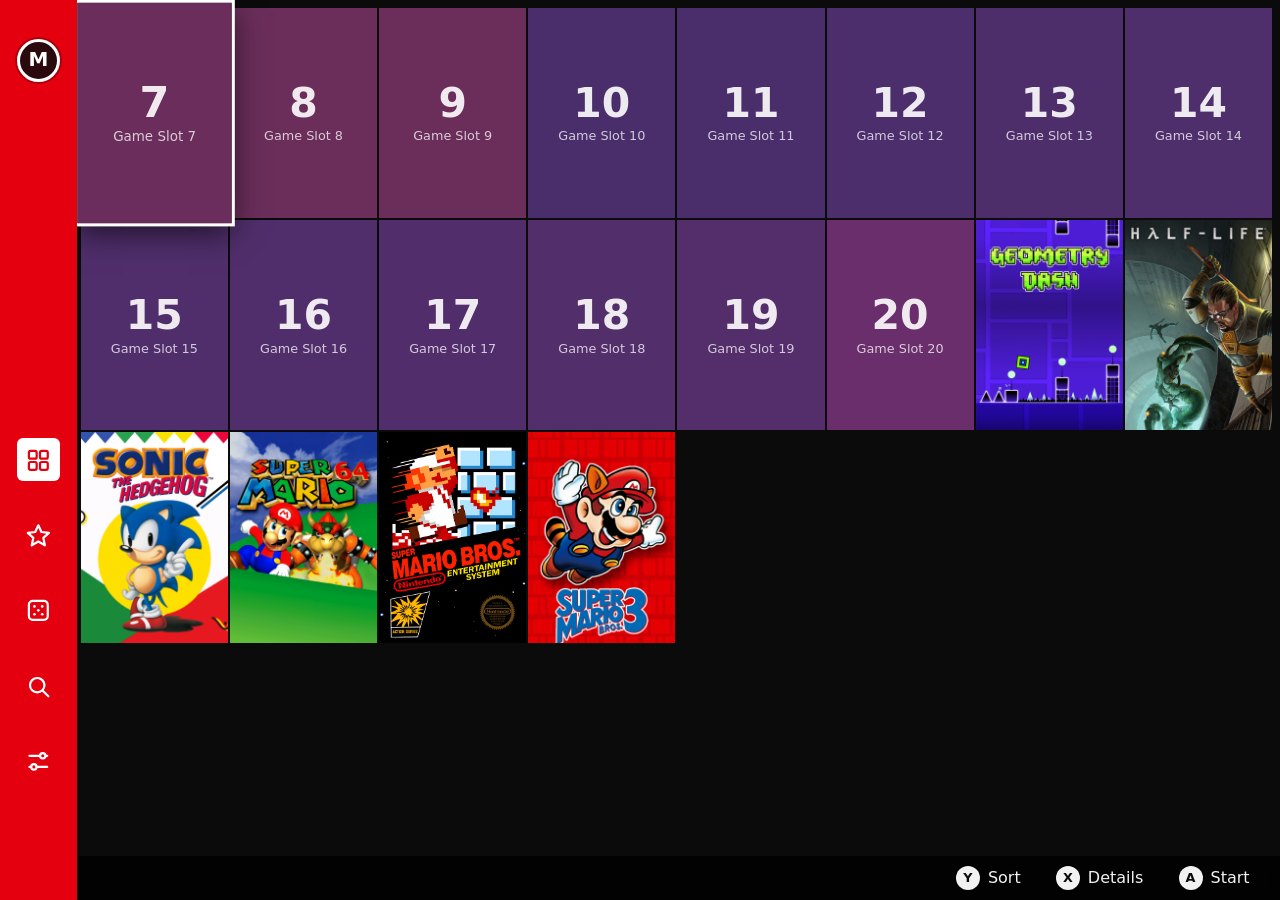
==== index.html @ 3446b163 "files added" ====
<!DOCTYPE html>
<html lang="en" data-theme="dark">
<head>
    <meta charset="UTF-8">
    <meta name="viewport" content="width=device-width, initial-scale=1">
    <title>My Arcade</title>
    <meta name="description" content="A small collection of browser games.">
    <link rel="stylesheet" href="style.css">
</head>
<body>
    <nav class="rail" aria-label="Main menu">
        <div class="rail-badge" id="railBadge" aria-hidden="true">A</div>
        <div class="rail-nav">
            <button class="rail-btn" type="button" id="navAll" title="All games" aria-label="All games" aria-pressed="true">
                <svg viewBox="0 0 24 24" aria-hidden="true"><rect x="3.5" y="3.5" width="7" height="7" rx="1.6"/><rect x="13.5" y="3.5" width="7" height="7" rx="1.6"/><rect x="3.5" y="13.5" width="7" height="7" rx="1.6"/><rect x="13.5" y="13.5" width="7" height="7" rx="1.6"/></svg>
            </button>
            <button class="rail-btn" type="button" id="navFeatured" title="Featured" aria-label="Featured games" aria-pressed="false" hidden>
                <svg viewBox="0 0 24 24" aria-hidden="true"><polygon points="12 3 14.8 9 21.5 9.8 16.5 14.3 17.9 21 12 17.6 6.1 21 7.5 14.3 2.5 9.8 9.2 9"/></svg>
            </button>
            <button class="rail-btn" type="button" id="navRandom" title="Random game" aria-label="Play a random game">
                <svg viewBox="0 0 24 24" aria-hidden="true"><rect x="3.5" y="3.5" width="17" height="17" rx="3.5"/><circle class="dot" cx="8.5" cy="8.5" r="1.2"/><circle class="dot" cx="15.5" cy="8.5" r="1.2"/><circle class="dot" cx="12" cy="12" r="1.2"/><circle class="dot" cx="8.5" cy="15.5" r="1.2"/><circle class="dot" cx="15.5" cy="15.5" r="1.2"/></svg>
            </button>
            <button class="rail-btn" type="button" id="navSearch" title="Search ( / )" aria-label="Search games" aria-pressed="false">
                <svg viewBox="0 0 24 24" aria-hidden="true"><circle cx="11" cy="11" r="6.5"/><path d="M16 16l5 5"/></svg>
            </button>
            <button class="rail-btn" type="button" id="settingsBtn" title="Settings" aria-label="Settings">
                <svg viewBox="0 0 24 24" aria-hidden="true"><path d="M4 7h9M19 7h1M4 17h1M11 17h9"/><circle cx="16" cy="7" r="2.4"/><circle cx="8" cy="17" r="2.4"/></svg>
            </button>
        </div>
    </nav>

    <main id="library">
        <div class="searchbar" id="searchWrap" hidden>
            <input id="searchBar" type="search" placeholder="Search games" aria-label="Search games" autocomplete="off">
        </div>
        <div id="allGrid" class="grid" role="list" aria-label="Games"></div>
    </main>

    <div class="hints" id="hints">
        <span class="toast" id="toast" role="status" aria-live="polite"></span>
        <button class="hint" type="button" id="hintSort"><kbd>Y</kbd><span>Sort</span></button>
        <button class="hint" type="button" id="hintDetails"><kbd>X</kbd><span>Details</span></button>
        <button class="hint" type="button" id="hintStart"><kbd>A</kbd><span>Start</span></button>
    </div>

    <section id="viewer" aria-label="Game viewer" hidden>
        <img class="bg-side" id="bgLeft" src="images/left.png" alt="" aria-hidden="true" draggable="false">
        <img class="bg-side" id="bgRight" src="images/right.png" alt="" aria-hidden="true" draggable="false">
        <div class="badge" id="badge" role="img"></div>
        <div class="viewer-title">
            <h2 id="gameName">Game</h2>
            <a id="gameAuthor" href="#" target="_blank" rel="noopener" hidden></a>
        </div>
        <div class="viewer-controls">
            <a class="btn" id="repoBtn" href="#" target="_blank" rel="noopener noreferrer" hidden>View source</a>
            <button class="btn" type="button" id="fsBtn">Fullscreen</button>
            <button class="btn" type="button" id="tabBtn">Open in new tab</button>
            <button class="btn primary" type="button" id="closeBtn">Close</button>
        </div>
        <div id="stage">
            <iframe id="gameFrame" title="Game" allow="fullscreen; gamepad; autoplay"></iframe>
        </div>
    </section>

    <div id="overlay" class="overlay" hidden>
        <div class="popup" role="dialog" aria-modal="true" aria-labelledby="popupTitle">
            <div class="popup-head">
                <h3 id="popupTitle">Settings</h3>
                <button class="btn" type="button" id="popupClose" aria-label="Close settings">Close</button>
            </div>
            <div class="popup-body">
                <label class="row">Theme
                    <select id="themeSelect">
                        <option value="dark">Dark</option>
                        <option value="light">Light</option>
                    </select>
                </label>
                <div class="row">Play counts
                    <span class="row-actions">
                        <button class="btn" type="button" id="exportBtn">Export</button>
                        <button class="btn" type="button" id="importBtn">Import</button>
                        <button class="btn" type="button" id="resetBtn">Reset</button>
                    </span>
                </div>
                <input type="file" id="importFile" accept="application/json" hidden>
                <p id="settingsMsg" class="muted" role="status"></p>
                <div class="row">
                    <a href="#" id="contactLink" class="btn" hidden>Contact</a>
                    <span id="footerNote" class="muted"></span>
                </div>
            </div>
        </div>
    </div>

    <div id="detailsOverlay" class="overlay" hidden>
        <div class="popup" role="dialog" aria-modal="true" aria-labelledby="detailsName">
            <div class="popup-head">
                <h3 id="detailsName">Game</h3>
                <button class="btn" type="button" id="detailsClose" aria-label="Close details">Close</button>
            </div>
            <div class="popup-body">
                <p class="muted" id="detailsMeta"></p>
                <div class="row-actions">
                    <a class="btn" id="detailsAuthor" href="#" target="_blank" rel="noopener" hidden>Author</a>
                    <a class="btn" id="detailsRepo" href="#" target="_blank" rel="noopener noreferrer" hidden>View source</a>
                    <button class="btn primary" type="button" id="detailsStart">Start</button>
                </div>
            </div>
        </div>
    </div>

    <script src="games.js"></script>
    <script src="script.js"></script>
</body>
</html>
---- style.css ----
/* Console-style library: red rail on the left, dense box-art grid, hint bar */
:root {
    --bg: #0b0b0c;
    --panel: #1a1a1c;
    --panel-2: #26262a;
    --line: #3a3a40;
    --text: #f2f2f2;
    --muted: #a8a8b0;
    --accent: #f2b134;
    --accent-ink: #1a1405;
    --rail-bg: #e4000f;
    --hint-bg: rgba(0, 0, 0, .82);
    --radius: 10px;
    --rail: clamp(54px, 6vw, 112px);
    --cols: 8;
    color-scheme: dark;
}
:root[data-theme="light"] {
    --bg: #dcdcde;
    --panel: #ffffff;
    --panel-2: #ececef;
    --line: #c4c4ca;
    --text: #1b1b20;
    --muted: #5d5d66;
    --accent: #c77d00;
    --accent-ink: #ffffff;
    --hint-bg: rgba(255, 255, 255, .88);
    color-scheme: light;
}

* { box-sizing: border-box; }
html, body { margin: 0; }
body {
    background: var(--bg);
    color: var(--text);
    font: 16px/1.5 system-ui, -apple-system, "Segoe UI", Roboto, sans-serif;
    min-height: 100vh;
}
:focus-visible { outline: 2px solid var(--accent); outline-offset: 2px; }
input, select, .btn {
    font: inherit; color: var(--text);
    background: var(--panel-2);
    border: 1px solid var(--line);
    border-radius: 8px;
    padding: .5rem .75rem;
}
input::placeholder { color: var(--muted); }
.btn { cursor: pointer; white-space: nowrap; text-decoration: none; display: inline-block; }
.btn[hidden] { display: none; }
.btn:hover { border-color: var(--accent); }
.btn.primary { background: var(--accent); border-color: var(--accent); color: var(--accent-ink); font-weight: 700; }

/* Rail */
.rail {
    position: fixed; z-index: 10; left: 0; top: 0; bottom: 0; width: var(--rail);
    background: var(--rail-bg);
    display: flex; flex-direction: column; align-items: center;
    padding: 4.3vh 0 5vh;
}
.rail-badge {
    width: calc(var(--rail) * .56); height: calc(var(--rail) * .56);
    border-radius: 50%; border: 3px solid #fff; background: #2a0a0d;
    display: grid; place-items: center; color: #fff; font-weight: 800;
    font-size: calc(var(--rail) * .26); text-transform: uppercase;
    box-shadow: 0 0 0 2px rgba(0,0,0,.25);
}
.rail-nav {
    margin-top: auto; margin-bottom: 8vh;
    display: flex; flex-direction: column; align-items: center; gap: clamp(14px, 3.6vh, 34px);
}
.rail-btn {
    width: max(36px, calc(var(--rail) * .56)); height: max(36px, calc(var(--rail) * .56));
    display: grid; place-items: center; padding: 0;
    border: 0; border-radius: 14%; background: transparent; color: #fff; cursor: pointer;
}
.rail-btn[hidden] { display: none; }
.rail-btn svg { width: 62%; height: 62%; fill: none; stroke: currentColor; stroke-width: 2; stroke-linecap: round; stroke-linejoin: round; }
.rail-btn svg .dot { fill: currentColor; stroke: none; }
.rail-btn:hover { background: rgba(255,255,255,.18); }
.rail-btn[aria-pressed="true"] { background: #fff; color: var(--rail-bg); }
.rail-btn:focus-visible { outline: 3px solid #fff; outline-offset: 3px; }

/* Library */
main { margin-left: var(--rail); min-height: 100vh; padding-bottom: 64px; }
.searchbar {
    position: sticky; top: 0; z-index: 6; padding: .6rem; background: var(--hint-bg);
    backdrop-filter: blur(6px);
}
.searchbar[hidden] { display: none; }
.searchbar input { width: 100%; max-width: 520px; }
.grid { display: grid; grid-template-columns: repeat(var(--cols), 1fr); gap: 2px; padding: 8px 8px 2px 4px; }
.empty { color: var(--muted); grid-column: 1 / -1; padding: 2rem 1rem; text-align: center; }

.tile {
    position: relative; display: block; width: 100%; aspect-ratio: 7 / 10;
    padding: 0; border: 0; overflow: hidden; cursor: pointer;
    background: var(--panel); color: #fff; font: inherit;
    transition: transform .12s ease, box-shadow .12s ease;
}
.tile:focus { outline: 0; z-index: 2; transform: scale(1.05); box-shadow: 0 0 0 3px #fff, 0 8px 28px rgba(0,0,0,.65); }
.tile .thumb { position: absolute; inset: 0; display: grid; place-items: center; }
.tile .thumb img { width: 100%; height: 100%; object-fit: cover; display: block; }
.tile .thumb.plain { align-content: center; justify-items: center; gap: .3rem; padding: .5rem; text-align: center; }
.tile-num { font-size: clamp(1.6rem, 3.2vw, 3.6rem); font-weight: 800; line-height: 1; color: rgba(255,255,255,.9); }
.tile-name { font-size: clamp(.65rem, 1vw, 1rem); line-height: 1.2; color: rgba(255,255,255,.75); overflow-wrap: anywhere; }

/* Hint bar */
.hints {
    position: fixed; z-index: 8; left: var(--rail); right: 0; bottom: 0; height: 44px;
    display: flex; align-items: center; justify-content: flex-end; gap: 1.6rem; padding: 0 2vw;
    background: var(--hint-bg); backdrop-filter: blur(6px);
}
.hint {
    display: inline-flex; align-items: center; gap: .5rem; padding: .15rem .3rem;
    background: none; border: 0; border-radius: 6px; font: inherit; color: var(--text); cursor: pointer;
}
.hint:hover { background: rgba(128,128,128,.25); }
.hint kbd {
    display: inline-grid; place-items: center; width: 1.5rem; height: 1.5rem; border-radius: 50%;
    background: var(--text); color: var(--bg); font: 700 .8rem/1 system-ui, sans-serif;
}
.toast { margin-right: auto; color: var(--muted); font-size: .9rem; opacity: 0; transition: opacity .2s; }
.toast.show { opacity: 1; }

@media (max-width: 1100px) { :root { --cols: 6; } }
@media (max-width: 760px)  { :root { --cols: 4; } .hints { gap: .8rem; } }
@media (max-width: 480px)  { :root { --cols: 3; --rail: 48px; } .hint span { display: none; } }

/* Viewer: console-style backdrop (always dark, whatever the site theme) */
#viewer {
    --panel-2: #2d2d2d; --line: #4a4a4a; --text: #f2f2f2; --muted: #b8b8b8;
    --accent: #f2b134; --accent-ink: #1a1405;
    --badge: clamp(44px, 6.7vh, 72px);
    --ar: 1.1111;
    --gutter: 0px;
    position: fixed; inset: 0; z-index: 20;
    background: #262626; color: var(--text); overflow: hidden;
}
#viewer[hidden], .overlay[hidden] { display: none; }
/* Dotted side backdrop: left.png / right.png, full viewer height, width follows
   the image ratio. script.js places them against the game window's edges.
   Press N in the viewer to hide them (viewer gets .no-bg). */
.bg-side { position: absolute; top: 0; height: 100%; width: auto; display: block;
    pointer-events: none; user-select: none; }
#viewer.no-bg .bg-side { visibility: hidden; }

#stage {
    position: absolute; left: 0; top: 0; width: 100%; height: 100%;   /* script.js sets exact pixel size and position */
    background: #000;
}
#gameFrame { display: block; width: 100%; height: 100%; border: 0; background: #000; }

.badge {
    position: absolute; z-index: 2; left: 2vw; top: 4.3vh;
    width: var(--badge); height: var(--badge);
    border-radius: 50%; border: 3px solid #f4f4f4; background: #444;
    display: grid; place-items: center; overflow: hidden;
    font-weight: 800; font-size: calc(var(--badge) * .45); color: #fff;
}
.badge img { width: 100%; height: 100%; object-fit: cover; display: block; }

.viewer-title {
    position: absolute; z-index: 2;
    left: calc(2vw + var(--badge) + 14px); top: 4.3vh;
    height: var(--badge);
    max-width: calc(var(--gutter) - 2vw - var(--badge) - 30px);
    display: flex; flex-direction: column; justify-content: center; min-width: 0;
}
.viewer-title h2 { margin: 0; font-size: 1.05rem; white-space: nowrap; overflow: hidden; text-overflow: ellipsis; }
.viewer-title a { color: var(--muted); font-size: .85rem; white-space: nowrap; overflow: hidden; text-overflow: ellipsis; }

.viewer-controls {
    position: absolute; z-index: 2; right: 2vw; top: 4.3vh;
    display: flex; flex-direction: column; gap: .5rem; width: 150px;
}
.viewer-controls .btn { text-align: center; width: 100%; }

/* Compact: not enough side space, so controls go in a bar above the game */
#viewer.compact .badge { left: 10px; top: 10px; --badge: 38px; }
#viewer.compact .viewer-title { display: none; }
#viewer.compact .viewer-controls {
    flex-direction: row; width: auto; left: 60px; right: 10px; top: 10px;
    justify-content: flex-end; overflow-x: auto; gap: .4rem; padding: 3px;
}
#viewer.compact .viewer-controls .btn { width: auto; font-size: .85rem; padding: .35rem .6rem; }

/* Popup */
/* Popups */
.overlay { position: fixed; inset: 0; z-index: 30; background: rgba(0,0,0,.6); display: grid; place-items: center; padding: 1rem; }
.popup { width: 100%; max-width: 460px; background: var(--panel); border: 1px solid var(--line); border-radius: var(--radius); }
.popup-head { display: flex; justify-content: space-between; align-items: center; padding: .85rem 1rem; border-bottom: 1px solid var(--line); }
.popup-head h3 { margin: 0; }
.popup-body { padding: 1rem; display: grid; gap: 1rem; }
.row { display: flex; justify-content: space-between; align-items: center; gap: 1rem; flex-wrap: wrap; }
.row-actions { display: flex; gap: .5rem; }
.muted { color: var(--muted); margin: 0; min-height: 1.5em; }

@media (prefers-reduced-motion: reduce) {
    * { animation: none !important; transition: none !important; scroll-behavior: auto !important; }
}
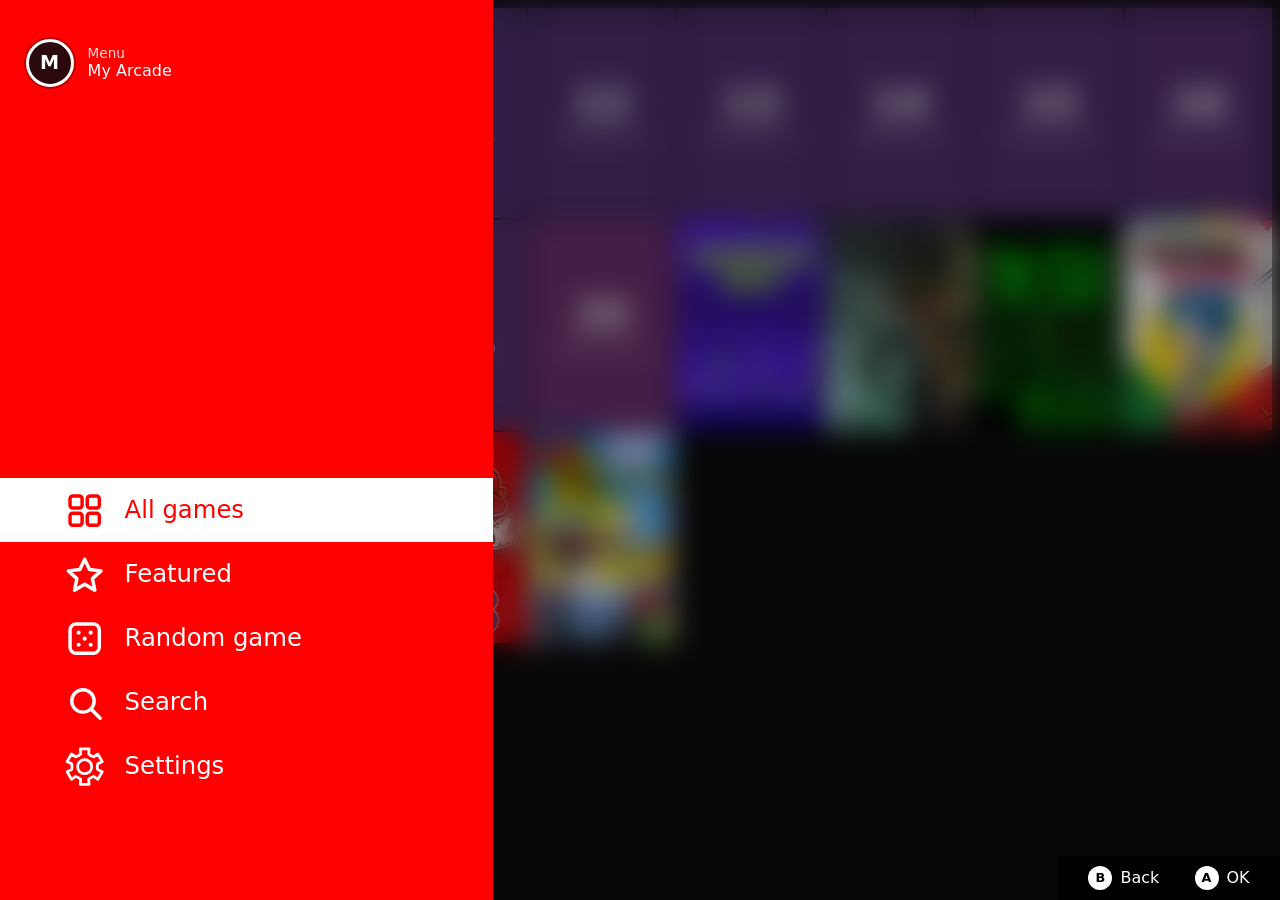
==== commit de344277: "Interface updates" ====
--- a/index.html
+++ b/index.html
@@ -9,22 +9,30 @@
 </head>
 <body>
     <nav class="rail" aria-label="Main menu">
-        <div class="rail-badge" id="railBadge" aria-hidden="true">A</div>
+        <div class="rail-head">
+            <button class="rail-badge" type="button" id="railBadge" title="Open menu" aria-label="Open menu">A</button>
+            <div class="rail-who"><span>Menu</span><span id="menuTitle">My Arcade</span></div>
+        </div>
         <div class="rail-nav">
             <button class="rail-btn" type="button" id="navAll" title="All games" aria-label="All games" aria-pressed="true">
                 <svg viewBox="0 0 24 24" aria-hidden="true"><rect x="3.5" y="3.5" width="7" height="7" rx="1.6"/><rect x="13.5" y="3.5" width="7" height="7" rx="1.6"/><rect x="3.5" y="13.5" width="7" height="7" rx="1.6"/><rect x="13.5" y="13.5" width="7" height="7" rx="1.6"/></svg>
+                <span class="rail-label">All games</span>
             </button>
             <button class="rail-btn" type="button" id="navFeatured" title="Featured" aria-label="Featured games" aria-pressed="false" hidden>
                 <svg viewBox="0 0 24 24" aria-hidden="true"><polygon points="12 3 14.8 9 21.5 9.8 16.5 14.3 17.9 21 12 17.6 6.1 21 7.5 14.3 2.5 9.8 9.2 9"/></svg>
+                <span class="rail-label">Featured</span>
             </button>
             <button class="rail-btn" type="button" id="navRandom" title="Random game" aria-label="Play a random game">
                 <svg viewBox="0 0 24 24" aria-hidden="true"><rect x="3.5" y="3.5" width="17" height="17" rx="3.5"/><circle class="dot" cx="8.5" cy="8.5" r="1.2"/><circle class="dot" cx="15.5" cy="8.5" r="1.2"/><circle class="dot" cx="12" cy="12" r="1.2"/><circle class="dot" cx="8.5" cy="15.5" r="1.2"/><circle class="dot" cx="15.5" cy="15.5" r="1.2"/></svg>
+                <span class="rail-label">Random game</span>
             </button>
             <button class="rail-btn" type="button" id="navSearch" title="Search ( / )" aria-label="Search games" aria-pressed="false">
                 <svg viewBox="0 0 24 24" aria-hidden="true"><circle cx="11" cy="11" r="6.5"/><path d="M16 16l5 5"/></svg>
+                <span class="rail-label">Search</span>
             </button>
             <button class="rail-btn" type="button" id="settingsBtn" title="Settings" aria-label="Settings">
-                <svg viewBox="0 0 24 24" aria-hidden="true"><path d="M4 7h9M19 7h1M4 17h1M11 17h9"/><circle cx="16" cy="7" r="2.4"/><circle cx="8" cy="17" r="2.4"/></svg>
+                <svg viewBox="0 0 24 24" aria-hidden="true"><path d="M14.32 4.66 L14.56 1.71 L9.44 1.71 L9.68 4.66 A7.70 7.70 0 0 1 6.80 6.32 L4.37 4.64 L1.81 9.08 L4.48 10.33 A7.70 7.70 0 0 1 4.48 13.67 L1.81 14.92 L4.37 19.36 L6.80 17.68 A7.70 7.70 0 0 1 9.68 19.34 L9.44 22.29 L14.56 22.29 L14.32 19.34 A7.70 7.70 0 0 1 17.20 17.68 L19.63 19.36 L22.19 14.92 L19.52 13.67 A7.70 7.70 0 0 1 19.52 10.33 L22.19 9.08 L19.63 4.64 L17.20 6.32 A7.70 7.70 0 0 1 14.32 4.66 Z"/><circle cx="12" cy="12" r="4.1"/></svg>
+                <span class="rail-label">Settings</span>
             </button>
         </div>
     </nav>
@@ -109,6 +117,12 @@
         </div>
     </div>
 
+    <div class="menu-scrim" id="menuScrim" aria-hidden="true"></div>
+    <div class="menu-hints" id="menuHints">
+        <button class="hint" type="button" id="menuBack"><kbd>B</kbd><span>Back</span></button>
+        <button class="hint" type="button" id="menuOk"><kbd>A</kbd><span>OK</span></button>
+    </div>
+
     <script src="games.js"></script>
     <script src="script.js"></script>
 </body>
--- a/style.css
+++ b/style.css
@@ -8,7 +8,7 @@
     --muted: #a8a8b0;
     --accent: #f2b134;
     --accent-ink: #1a1405;
-    --rail-bg: #e4000f;
+    --rail-bg: #ff0000;
     --hint-bg: rgba(0, 0, 0, .82);
     --radius: 10px;
     --rail: clamp(54px, 6vw, 112px);
@@ -50,35 +50,82 @@
 .btn:hover { border-color: var(--accent); }
 .btn.primary { background: var(--accent); border-color: var(--accent); color: var(--accent-ink); font-weight: 700; }
 
-/* Rail */
+/* Rail: collapsed icon strip that expands in place into the full menu */
 .rail {
+    --b: max(36px, calc(var(--rail) * .56));          /* collapsed button size */
+    --row: clamp(48px, 8.5vh, 64px);                  /* menu row height = spacing between icons, open or closed */
+    --mb: 6.3vh;                                      /* distance of the last icon row from the bottom padding */
+    --open-w: clamp(260px, 38.5vw, 560px);
+    --exp-font: clamp(1rem, 1.9vw, 1.6rem);
+    --ease: cubic-bezier(.22, 1, .36, 1);            /* vertical / size changes: smooth */
+    --ease-x: linear(0, 0.005, 0.013, 0.028, 0.049, 0.075, 0.111, 0.161, 0.222, 0.296, 0.394, 0.505, 0.621, 0.778, 0.925, 0.99, 0.988, 0.984, 0.981, 0.979, 0.977, 0.976, 0.976, 0.978, 0.98, 0.983, 0.988, 0.995, 1, 1, 1);   /* collapsing: matched to the Switch recording (30fps) */
+    --dur: 0.300s;
+    --dur-x: 0.300s;
     position: fixed; z-index: 10; left: 0; top: 0; bottom: 0; width: var(--rail);
-    background: var(--rail-bg);
-    display: flex; flex-direction: column; align-items: center;
+    background: var(--rail-bg); overflow: hidden;
+    display: flex; flex-direction: column; align-items: stretch;
     padding: 4.3vh 0 5vh;
-}
+    transition: width var(--dur-x) var(--ease-x);
+}
+/* Opening: curve measured from the Switch recording: glide right, overshoot ~8%, settle back leftwards */
+body.menu-open .rail { --ease-x: linear(0, 0.014, 0.033, 0.054, 0.08, 0.113, 0.163, 0.27, 0.407, 0.534, 0.619, 0.688, 0.749, 0.812, 0.888, 0.974, 1.044, 1.071, 1.074, 1.076, 1.078, 1.077, 1.062, 1.039, 1.021, 1.013, 1.006, 1.002, 1, 1, 1); --dur-x: 0.267s; --dur: 0.267s; width: var(--open-w); }
+
+.rail-head { display: flex; align-items: center; gap: 14px; white-space: nowrap; height: max(48px, calc(var(--rail) * .56));
+    padding-left: calc((var(--rail) - var(--rail) * .56) / 2);
+    transition: padding-left var(--dur-x) var(--ease-x); }
+body.menu-open .rail-head { padding-left: 2vw; }
 .rail-badge {
-    width: calc(var(--rail) * .56); height: calc(var(--rail) * .56);
-    border-radius: 50%; border: 3px solid #fff; background: #2a0a0d;
-    display: grid; place-items: center; color: #fff; font-weight: 800;
+    flex: none; width: calc(var(--rail) * .56); height: calc(var(--rail) * .56);
+    border-radius: 50%; border: 3px solid #fff; background: #2a0a0d; padding: 0; cursor: pointer;
+    display: grid; place-items: center; color: #fff; font-weight: 800; font-family: inherit;
     font-size: calc(var(--rail) * .26); text-transform: uppercase;
     box-shadow: 0 0 0 2px rgba(0,0,0,.25);
-}
+    transition: width var(--dur-x) var(--ease-x), height var(--dur-x) var(--ease-x), font-size var(--dur) var(--ease);
+}
+body.menu-open .rail-badge { width: 48px; height: 48px; font-size: 1.2rem; }
+.rail-who { display: flex; flex-direction: column; line-height: 1.2; min-width: 0; color: #fff;
+    opacity: 0; transition: opacity .15s ease; }
+.rail-who span { overflow: hidden; text-overflow: ellipsis; }
+.rail-who span:first-child { font-size: .85rem; opacity: .85; }
+body.menu-open .rail-who { opacity: 1; transition: opacity .12s ease .1s; }
+
 .rail-nav {
-    margin-top: auto; margin-bottom: 8vh;
-    display: flex; flex-direction: column; align-items: center; gap: clamp(14px, 3.6vh, 34px);
-}
+    margin-top: auto; margin-bottom: calc(var(--mb) + (var(--row) - var(--b)) / 2); width: 100%;
+    display: flex; flex-direction: column; align-items: flex-start; gap: calc(var(--row) - var(--b));
+    transition: gap var(--dur) var(--ease), margin-bottom var(--dur) var(--ease);
+}
+/* Collapsed icons sit at the same spacing and height as the menu rows, so nothing shifts */
+body.menu-open .rail-nav { gap: 0; margin-bottom: var(--mb); }
 .rail-btn {
-    width: max(36px, calc(var(--rail) * .56)); height: max(36px, calc(var(--rail) * .56));
-    display: grid; place-items: center; padding: 0;
+    display: flex; align-items: center; flex: none; white-space: nowrap;
+    width: var(--b); height: var(--b);
+    margin-left: calc((var(--rail) - var(--b)) / 2);
+    padding: 0 0 0 calc(var(--b) * .19);
     border: 0; border-radius: 14%; background: transparent; color: #fff; cursor: pointer;
+    font: inherit; font-size: var(--exp-font); text-align: left;
+    transition: width var(--dur-x) var(--ease-x), height var(--dur) var(--ease), margin-left var(--dur-x) var(--ease-x),
+                padding-left var(--dur-x) var(--ease-x), border-radius var(--dur) var(--ease), background-color .12s;
+}
+body.menu-open .rail-btn {
+    width: 100%; height: var(--row); margin-left: 0; border-radius: 0;
+    padding-left: clamp(36px, 5vw, 80px);
 }
 .rail-btn[hidden] { display: none; }
-.rail-btn svg { width: 62%; height: 62%; fill: none; stroke: currentColor; stroke-width: 2; stroke-linecap: round; stroke-linejoin: round; }
+.rail-btn svg {
+    flex: none; width: calc(var(--b) * .62); height: calc(var(--b) * .62);
+    fill: none; stroke: currentColor; stroke-width: 2; stroke-linecap: round; stroke-linejoin: round;
+    transition: width var(--dur-x) var(--ease-x), height var(--dur-x) var(--ease-x);
+}
+body.menu-open .rail-btn svg { width: calc(var(--exp-font) * 1.7); height: calc(var(--exp-font) * 1.7); }
 .rail-btn svg .dot { fill: currentColor; stroke: none; }
+.rail-label { margin-left: 1.2rem; opacity: 0; transition: opacity .12s ease; pointer-events: none; }
+body.menu-open .rail-label { opacity: 1; transition: opacity .12s ease .1s; }
 .rail-btn:hover { background: rgba(255,255,255,.18); }
-.rail-btn[aria-pressed="true"] { background: #fff; color: var(--rail-bg); }
+body:not(.menu-open) .rail-btn[aria-pressed="true"] { background: #fff; color: var(--rail-bg); }
 .rail-btn:focus-visible { outline: 3px solid #fff; outline-offset: 3px; }
+body.menu-open .rail-btn:focus-visible { outline: 0; }
+body.menu-open .rail-btn:hover { background: transparent; }
+body.menu-open .rail-btn:focus { background: #fff; color: var(--rail-bg); }
 
 /* Library */
 main { margin-left: var(--rail); min-height: 100vh; padding-bottom: 64px; }
@@ -97,7 +144,20 @@
     background: var(--panel); color: #fff; font: inherit;
     transition: transform .12s ease, box-shadow .12s ease;
 }
-.tile:focus { outline: 0; z-index: 2; transform: scale(1.05); box-shadow: 0 0 0 3px #fff, 0 8px 28px rgba(0,0,0,.65); }
+.tile { --ring: clamp(2px, .13vw, 4px); }
+/* Selected tile: grows ~10% and gets an inside border that pulses white <-> dark grey, 0.8s per cycle (measured from the Switch) */
+.tile:focus { outline: none; z-index: 2; transform: scale(1.1); }
+/* The ring is a pseudo-element so it paints above the absolutely positioned thumbnail */
+.tile:focus::after {
+    content: ""; position: absolute; inset: 0; z-index: 1; pointer-events: none;
+    border: var(--ring) solid #fff;
+    animation: tile-pulse .8s infinite;
+}
+@keyframes tile-pulse {
+    0%   { border-color: #fff;    animation-timing-function: cubic-bezier(.37, 0, .63, 1); }
+    50%  { border-color: #222;    animation-timing-function: cubic-bezier(.37, 0, .63, 1); }
+    100% { border-color: #fff; }
+}
 .tile .thumb { position: absolute; inset: 0; display: grid; place-items: center; }
 .tile .thumb img { width: 100%; height: 100%; object-fit: cover; display: block; }
 .tile .thumb.plain { align-content: center; justify-items: center; gap: .3rem; padding: .5rem; text-align: center; }
@@ -198,3 +258,25 @@
 @media (prefers-reduced-motion: reduce) {
     * { animation: none !important; transition: none !important; scroll-behavior: auto !important; }
 }
+
+/* Blurred library behind the expanded rail */
+.menu-scrim {
+    position: fixed; inset: 0; z-index: 9;
+    background: rgba(0, 0, 0, .35);
+    backdrop-filter: blur(14px); -webkit-backdrop-filter: blur(14px);
+    opacity: 0; visibility: hidden;
+    transition: opacity .1s ease, visibility 0s linear .1s;      /* closing: blur clears as the rail starts to shrink */
+}
+body.menu-open .menu-scrim { opacity: 1; visibility: visible; transition: opacity .16s ease .14s, visibility 0s; }   /* opening: blur lags the rail */
+.hints { transition: opacity .1s ease .2s; }                      /* closing: library hints return near the end */
+body.menu-open .hints { opacity: 0; pointer-events: none; transition: opacity .05s; }
+
+.menu-hints {
+    position: fixed; z-index: 11; right: 0; bottom: 0; height: 44px; padding: 0 2vw; gap: 1.6rem;
+    display: flex; align-items: center; background: var(--hint-bg); backdrop-filter: blur(6px);
+    opacity: 0; visibility: hidden; transition: opacity .2s ease, visibility 0s linear .2s;
+}
+body.menu-open .menu-hints { opacity: 1; visibility: visible; transition: opacity .12s ease .22s; }
+.menu-hints .hint { color: #fff; }
+.menu-hints .hint kbd { background: #fff; color: #000; }
+#settingsBtn svg { stroke-width: 1.6; }
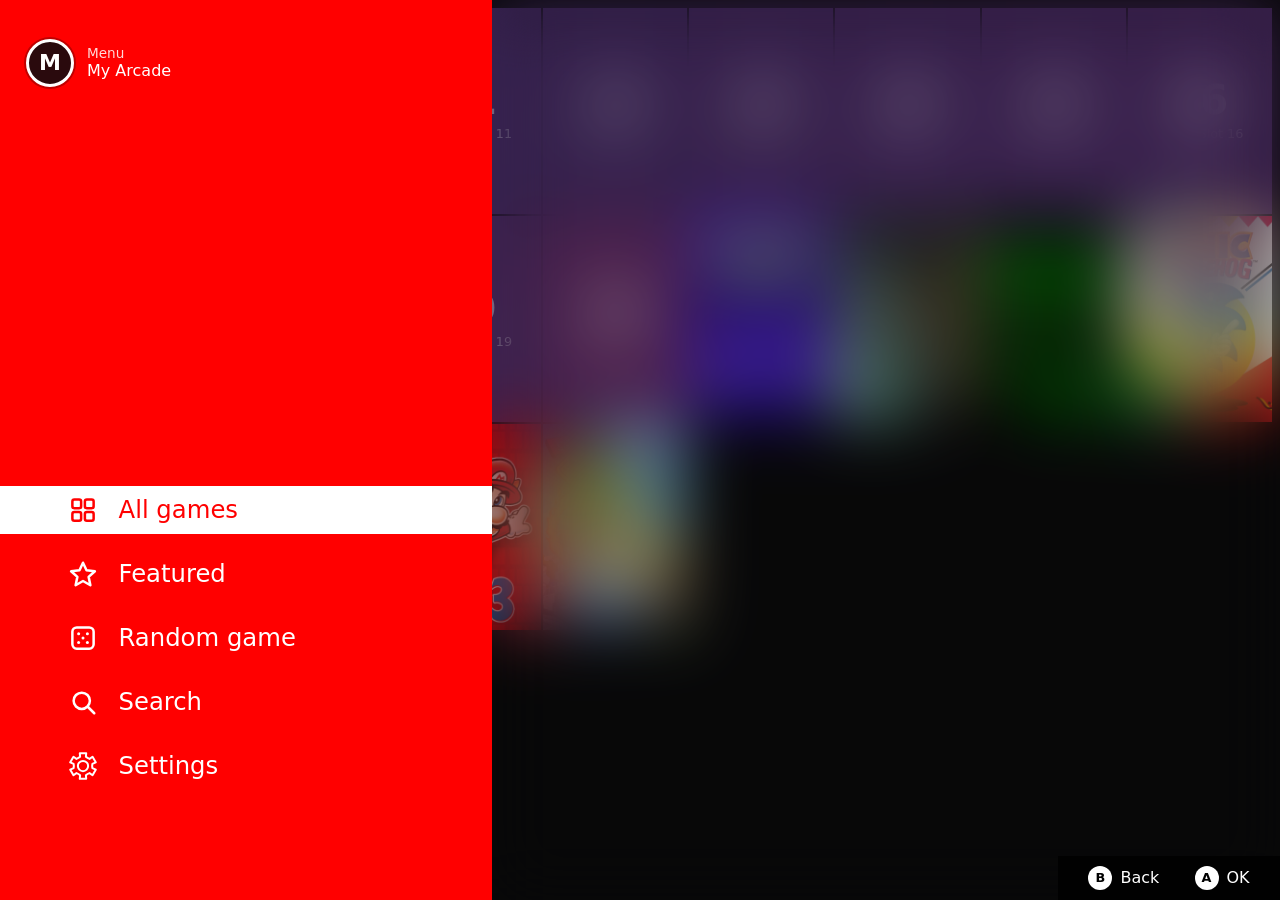
==== commit f8b56bf6: "sick changes" ====
--- a/index.html
+++ b/index.html
@@ -5,7 +5,7 @@
     <meta name="viewport" content="width=device-width, initial-scale=1">
     <title>My Arcade</title>
     <meta name="description" content="A small collection of browser games.">
-    <link rel="stylesheet" href="style.css">
+    <link rel="stylesheet" href="style.css?v=20261018">
 </head>
 <body>
     <nav class="rail" aria-label="Main menu">
@@ -51,6 +51,7 @@
         <button class="hint" type="button" id="hintStart"><kbd>A</kbd><span>Start</span></button>
     </div>
 
+    <div id="launchShade"></div>
     <section id="viewer" aria-label="Game viewer" hidden>
         <img class="bg-side" id="bgLeft" src="images/left.png" alt="" aria-hidden="true" draggable="false">
         <img class="bg-side" id="bgRight" src="images/right.png" alt="" aria-hidden="true" draggable="false">
@@ -59,14 +60,34 @@
             <h2 id="gameName">Game</h2>
             <a id="gameAuthor" href="#" target="_blank" rel="noopener" hidden></a>
         </div>
-        <div class="viewer-controls">
-            <a class="btn" id="repoBtn" href="#" target="_blank" rel="noopener noreferrer" hidden>View source</a>
-            <button class="btn" type="button" id="fsBtn">Fullscreen</button>
-            <button class="btn" type="button" id="tabBtn">Open in new tab</button>
-            <button class="btn primary" type="button" id="closeBtn">Close</button>
-        </div>
+        <button class="pause-btn" type="button" id="pauseBtn" aria-label="Open game menu" title="Menu">
+            <svg viewBox="0 0 24 24" width="20" height="20" fill="none" stroke="currentColor" stroke-width="2.2" stroke-linecap="round" aria-hidden="true"><path d="M5 7h14M5 12h14M5 17h14"/></svg>
+        </button>
         <div id="stage">
             <iframe id="gameFrame" title="Game" allow="fullscreen; gamepad; autoplay"></iframe>
+        </div>
+
+        <div class="pause" id="pauseMenu" role="dialog" aria-modal="true" aria-label="Game menu">
+            <div class="pause-scrim"></div>
+            <div class="pause-profile">
+                <div class="pause-badge" id="pauseBadge"></div>
+                <div class="pause-profile-text"><span>P1</span><span id="pauseName"></span></div>
+            </div>
+            <div class="pause-ui">
+                <div class="pause-line"></div>
+                <div class="pause-list" role="menu">
+                    <button class="pause-item" type="button" role="menuitem" id="pmContinue">Continue</button>
+                    <button class="pause-item" type="button" role="menuitem" id="pmFullscreen">Fullscreen</button>
+                    <button class="pause-item" type="button" role="menuitem" id="pmTab">Open in New Tab</button>
+                    <button class="pause-item" type="button" role="menuitem" id="pmSource" hidden>View Source</button>
+                    <button class="pause-item" type="button" role="menuitem" id="pmExit">To Game Selection</button>
+                </div>
+            </div>
+            <div class="pause-hints">
+                <button class="hint" type="button" id="pmBack"><kbd>B</kbd><span>Back</span></button>
+                <button class="hint" type="button" id="pmOk"><kbd>A</kbd><span>OK</span></button>
+            </div>
+        </div>
         </div>
     </section>
 
@@ -83,6 +104,13 @@
                         <option value="light">Light</option>
                     </select>
                 </label>
+                <label class="row">Animations
+                    <select id="motionSelect">
+                        <option value="system">Follow device</option>
+                        <option value="always">Always play</option>
+                    </select>
+                </label>
+                <p class="muted" id="motionNote" hidden>This device is set to reduce motion, so animations are off. Choose “Always play” to turn them on.</p>
                 <div class="row">Play counts
                     <span class="row-actions">
                         <button class="btn" type="button" id="exportBtn">Export</button>
@@ -123,7 +151,7 @@
         <button class="hint" type="button" id="menuOk"><kbd>A</kbd><span>OK</span></button>
     </div>
 
-    <script src="games.js"></script>
-    <script src="script.js"></script>
+    <script src="games.js?v=20261018"></script>
+    <script src="script.js?v=20261018"></script>
 </body>
 </html>
--- a/style.css
+++ b/style.css
@@ -9,9 +9,45 @@
     --accent: #f2b134;
     --accent-ink: #1a1405;
     --rail-bg: #ff0000;
+    /* Pause menu easing, sampled frame by frame from a Switch recording */
+    --PD: 333.33ms;
+    --e-pm-a-open: linear(0, 0.236 2.5%, 0.4 5%, 0.488 7.5%, 0.553 10%, 0.605 12.5%, 0.65 15%, 0.692 17.5%, 0.728 20%, 0.76 22.5%, 0.79 25%, 0.819 27.5%, 0.845 30%, 0.869 32.5%, 0.89 35%, 0.908 37.5%, 0.923 40%, 0.937 42.5%, 0.95 45%, 0.962 47.5%, 0.974 50%, 0.984 52.5%, 0.99 55%, 0.994 57.5%, 0.997 60%, 0.999 62.5%, 1 65%, 1 67.5%, 1 70%, 1 72.5%, 1 75%, 1 77.5%, 1 80%, 1 82.5%, 1 85%, 1 87.5%, 1 90%, 1 92.5%, 1 95%, 1 97.5%, 1 100%);
+    --e-pm-a-close: linear(0.003, 0.006 2.5%, 0.01 5%, 0.016 7.5%, 0.026 10%, 0.038 12.5%, 0.05 15%, 0.063 17.5%, 0.077 20%, 0.092 22.5%, 0.11 25%, 0.131 27.5%, 0.155 30%, 0.181 32.5%, 0.21 35%, 0.24 37.5%, 0.272 40%, 0.308 42.5%, 0.35 45%, 0.395 47.5%, 0.447 50%, 0.512 52.5%, 0.6 55%, 0.764 57.5%, 1 60%, 1 62.5%, 1 65%, 1 67.5%, 1 70%, 1 72.5%, 1 75%, 1 77.5%, 1 80%, 1 82.5%, 1 85%, 1 87.5%, 1 90%, 1 92.5%, 1 95%, 1 97.5%, 1 100%);
+    --e-pm-s-open: linear(0, 0.053 2.5%, 0.1 5%, 0.14 7.5%, 0.175 10%, 0.211 12.5%, 0.25 15%, 0.296 17.5%, 0.346 20%, 0.399 22.5%, 0.45 25%, 0.5 27.5%, 0.55 30%, 0.6 32.5%, 0.65 35%, 0.703 37.5%, 0.758 40%, 0.809 42.5%, 0.85 45%, 0.881 47.5%, 0.908 50%, 0.931 52.5%, 0.95 55%, 0.967 57.5%, 0.983 60%, 0.995 62.5%, 1 65%, 1 67.5%, 1 70%, 1 72.5%, 1 75%, 1 77.5%, 1 80%, 1 82.5%, 1 85%, 1 87.5%, 1 90%, 1 92.5%, 1 95%, 1 97.5%, 1 100%);
+    --e-pm-s-close: linear(0.017, 0.033 2.5%, 0.05 5%, 0.069 7.5%, 0.092 10%, 0.119 12.5%, 0.15 15%, 0.191 17.5%, 0.242 20%, 0.297 22.5%, 0.35 25%, 0.4 27.5%, 0.45 30%, 0.5 32.5%, 0.55 35%, 0.601 37.5%, 0.654 40%, 0.704 42.5%, 0.75 45%, 0.789 47.5%, 0.825 50%, 0.86 52.5%, 0.9 55%, 0.947 57.5%, 1 60%, 1 62.5%, 1 65%, 1 67.5%, 1 70%, 1 72.5%, 1 75%, 1 77.5%, 1 80%, 1 82.5%, 1 85%, 1 87.5%, 1 90%, 1 92.5%, 1 95%, 1 97.5%, 1 100%);
+    --e-pm-blur-open: linear(0, 0 2.5%, 0 5%, 0.006 7.5%, 0.02 10%, 0.034 12.5%, 0.04 15%, 0.04 17.5%, 0.04 20%, 0.04 22.5%, 0.04 25%, 0.054 27.5%, 0.089 30%, 0.137 32.5%, 0.19 35%, 0.259 37.5%, 0.35 40%, 0.449 42.5%, 0.54 45%, 0.625 47.5%, 0.711 50%, 0.789 52.5%, 0.85 55%, 0.902 57.5%, 0.95 60%, 0.986 62.5%, 1 65%, 1 67.5%, 1 70%, 1 72.5%, 1 75%, 1 77.5%, 1 80%, 1 82.5%, 1 85%, 1 87.5%, 1 90%, 1 92.5%, 1 95%, 1 97.5%, 1 100%);
+    --e-pm-blur-close: linear(0.05, 0.098 2.5%, 0.15 5%, 0.211 7.5%, 0.289 10%, 0.375 12.5%, 0.46 15%, 0.551 17.5%, 0.65 20%, 0.741 22.5%, 0.81 25%, 0.863 27.5%, 0.911 30%, 0.946 32.5%, 0.96 35%, 0.96 37.5%, 0.96 40%, 0.96 42.5%, 0.96 45%, 0.966 47.5%, 0.98 50%, 0.994 52.5%, 1 55%, 1 57.5%, 1 60%, 1 62.5%, 1 65%, 1 67.5%, 1 70%, 1 72.5%, 1 75%, 1 77.5%, 1 80%, 1 82.5%, 1 85%, 1 87.5%, 1 90%, 1 92.5%, 1 95%, 1 97.5%, 1 100%);
+    --e-pm-dim-open: linear(0, 0.026 2.5%, 0.053 5%, 0.081 7.5%, 0.11 10%, 0.141 12.5%, 0.176 15%, 0.219 17.5%, 0.268 20%, 0.322 22.5%, 0.376 25%, 0.432 27.5%, 0.492 30%, 0.552 32.5%, 0.608 35%, 0.662 37.5%, 0.714 40%, 0.764 42.5%, 0.808 45%, 0.849 47.5%, 0.888 50%, 0.922 52.5%, 0.947 55%, 0.966 57.5%, 0.983 60%, 0.995 62.5%, 1 65%, 1 67.5%, 1 70%, 1 72.5%, 1 75%, 1 77.5%, 1 80%, 1 82.5%, 1 85%, 1 87.5%, 1 90%, 1 92.5%, 1 95%, 1 97.5%, 1 100%);
+    --e-pm-dim-close: linear(0.017, 0.034 2.5%, 0.053 5%, 0.078 7.5%, 0.112 10%, 0.151 12.5%, 0.192 15%, 0.236 17.5%, 0.286 20%, 0.338 22.5%, 0.392 25%, 0.448 27.5%, 0.508 30%, 0.568 32.5%, 0.624 35%, 0.678 37.5%, 0.732 40%, 0.781 42.5%, 0.824 45%, 0.859 47.5%, 0.89 50%, 0.919 52.5%, 0.947 55%, 0.974 57.5%, 1 60%, 1 62.5%, 1 65%, 1 67.5%, 1 70%, 1 72.5%, 1 75%, 1 77.5%, 1 80%, 1 82.5%, 1 85%, 1 87.5%, 1 90%, 1 92.5%, 1 95%, 1 97.5%, 1 100%);
+    --e-pm-hout-open: linear(0, 0 2.5%, 0 5%, 0.007 7.5%, 0.067 10%, 0.128 12.5%, 0.188 15%, 0.248 17.5%, 0.308 20%, 0.369 22.5%, 0.429 25%, 0.489 27.5%, 0.549 30%, 0.61 32.5%, 0.67 35%, 0.73 37.5%, 0.79 40%, 0.851 42.5%, 0.911 45%, 0.971 47.5%, 1 50%, 1 52.5%, 1 55%, 1 57.5%, 1 60%, 1 62.5%, 1 65%, 1 67.5%, 1 70%, 1 72.5%, 1 75%, 1 77.5%, 1 80%, 1 82.5%, 1 85%, 1 87.5%, 1 90%, 1 92.5%, 1 95%, 1 97.5%, 1 100%);
+    --e-pm-hout-close: linear(0, 0 2.5%, 0 5%, 0 7.5%, 0 10%, 0.029 12.5%, 0.089 15%, 0.149 17.5%, 0.21 20%, 0.27 22.5%, 0.33 25%, 0.39 27.5%, 0.451 30%, 0.511 32.5%, 0.571 35%, 0.631 37.5%, 0.692 40%, 0.752 42.5%, 0.812 45%, 0.872 47.5%, 0.933 50%, 0.993 52.5%, 1 55%, 1 57.5%, 1 60%, 1 62.5%, 1 65%, 1 67.5%, 1 70%, 1 72.5%, 1 75%, 1 77.5%, 1 80%, 1 82.5%, 1 85%, 1 87.5%, 1 90%, 1 92.5%, 1 95%, 1 97.5%, 1 100%);
+    --e-pm-hin-open: linear(0, 0 2.5%, 0 5%, 0 7.5%, 0 10%, 0 12.5%, 0 15%, 0 17.5%, 0 20%, 0 22.5%, 0 25%, 0 27.5%, 0 30%, 0 32.5%, 0 35%, 0 37.5%, 0 40%, 0 42.5%, 0 45%, 0 47.5%, 0.085 50%, 0.374 52.5%, 0.4 55%, 0.425 57.5%, 0.445 60%, 0.465 62.5%, 0.49 65%, 0.523 67.5%, 0.563 70%, 0.607 72.5%, 0.65 75%, 0.694 77.5%, 0.739 80%, 0.785 82.5%, 0.83 85%, 0.881 87.5%, 0.937 90%, 0.982 92.5%, 1 95%, 1 97.5%, 1 100%);
+    --e-pm-hin-close: linear(0, 0.125 2.5%, 0.25 5%, 0.375 7.5%, 0.5 10%, 0.625 12.5%, 0.75 15%, 0.875 17.5%, 1 20%, 1 22.5%, 1 25%, 1 27.5%, 1 30%, 1 32.5%, 1 35%, 1 37.5%, 1 40%, 1 42.5%, 1 45%, 1 47.5%, 1 50%, 1 52.5%, 1 55%, 1 57.5%, 1 60%, 1 62.5%, 1 65%, 1 67.5%, 1 70%, 1 72.5%, 1 75%, 1 77.5%, 1 80%, 1 82.5%, 1 85%, 1 87.5%, 1 90%, 1 92.5%, 1 95%, 1 97.5%, 1 100%);
+
+    /* Menu open/close easing, sampled frame by frame from a 30fps Switch recording (t=0 is the input frame) */
+    --D: 366.67ms;
+    --e-w-open: linear(0, 0.013 2.273%, 0.031 4.545%, 0.052 6.818%, 0.077 9.091%, 0.107 11.364%, 0.143 13.636%, 0.188 15.909%, 0.245 18.182%, 0.313 20.455%, 0.388 22.727%, 0.486 25%, 0.607 27.273%, 0.728 29.545%, 0.827 31.818%, 0.908 34.091%, 0.986 36.364%, 1.045 38.636%, 1.071 40.909%, 1.076 43.182%, 1.079 45.455%, 1.081 47.727%, 1.082 50%, 1.073 52.273%, 1.055 54.545%, 1.034 56.818%, 1.02 59.091%, 1.013 61.364%, 1.006 63.636%, 1.002 65.909%, 1 68.182%, 1 70.455%, 1 72.727%, 1 75%, 1 77.273%, 1 79.545%, 1 81.818%, 1 84.091%, 1 86.364%, 1 88.636%, 1 90.909%, 1 93.182%, 1 95.455%, 1 97.727%, 1 100%);
+    --e-icon-open: linear(0, 0.013 2.273%, 0.031 4.545%, 0.052 6.818%, 0.077 9.091%, 0.107 11.364%, 0.143 13.636%, 0.188 15.909%, 0.245 18.182%, 0.313 20.455%, 0.388 22.727%, 0.486 25%, 0.607 27.273%, 0.728 29.545%, 0.827 31.818%, 0.908 34.091%, 0.986 36.364%, 1 38.636%, 1 40.909%, 1 43.182%, 1 45.455%, 1 47.727%, 1 50%, 1 52.273%, 1 54.545%, 1 56.818%, 1 59.091%, 1 61.364%, 1 63.636%, 1 65.909%, 1 68.182%, 1 70.455%, 1 72.727%, 1 75%, 1 77.273%, 1 79.545%, 1 81.818%, 1 84.091%, 1 86.364%, 1 88.636%, 1 90.909%, 1 93.182%, 1 95.455%, 1 97.727%, 1 100%);
+    --e-pl-open: linear(0, 0.098 2.273%, 0.23 4.545%, 0.413 6.818%, 0.62 9.091%, 0.858 11.364%, 1 13.636%, 1 15.909%, 1 18.182%, 1 20.455%, 1 22.727%, 1 25%, 1 27.273%, 1 29.545%, 1 31.818%, 1 34.091%, 1 36.364%, 1 38.636%, 1 40.909%, 1 43.182%, 1 45.455%, 1 47.727%, 1 50%, 1 52.273%, 1 54.545%, 1 56.818%, 1 59.091%, 1 61.364%, 1 63.636%, 1 65.909%, 1 68.182%, 1 70.455%, 1 72.727%, 1 75%, 1 77.273%, 1 79.545%, 1 81.818%, 1 84.091%, 1 86.364%, 1 88.636%, 1 90.909%, 1 93.182%, 1 95.455%, 1 97.727%, 1 100%);
+    --e-pw-open: linear(0, 0.018 2.273%, 0.042 4.545%, 0.073 6.818%, 0.109 9.091%, 0.151 11.364%, 0.193 13.636%, 0.236 15.909%, 0.29 18.182%, 0.353 20.455%, 0.424 22.727%, 0.516 25%, 0.63 27.273%, 0.744 29.545%, 0.837 31.818%, 0.913 34.091%, 0.987 36.364%, 1.042 38.636%, 1.067 40.909%, 1.071 43.182%, 1.074 45.455%, 1.076 47.727%, 1.077 50%, 1.069 52.273%, 1.052 54.545%, 1.032 56.818%, 1.019 59.091%, 1.012 61.364%, 1.006 63.636%, 1.002 65.909%, 1 68.182%, 1 70.455%, 1 72.727%, 1 75%, 1 77.273%, 1 79.545%, 1 81.818%, 1 84.091%, 1 86.364%, 1 88.636%, 1 90.909%, 1 93.182%, 1 95.455%, 1 97.727%, 1 100%);
+    --e-lab-open: linear(0, 0.102 2.273%, 0.19 4.545%, 0.264 6.818%, 0.331 9.091%, 0.392 11.364%, 0.45 13.636%, 0.505 15.909%, 0.557 18.182%, 0.605 20.455%, 0.65 22.727%, 0.691 25%, 0.729 27.273%, 0.765 29.545%, 0.8 31.818%, 0.837 34.091%, 0.873 36.364%, 0.906 38.636%, 0.93 40.909%, 0.947 43.182%, 0.96 45.455%, 0.972 47.727%, 0.98 50%, 0.987 52.273%, 0.994 54.545%, 0.998 56.818%, 1 59.091%, 1 61.364%, 1 63.636%, 1 65.909%, 1 68.182%, 1 70.455%, 1 72.727%, 1 75%, 1 77.273%, 1 79.545%, 1 81.818%, 1 84.091%, 1 86.364%, 1 88.636%, 1 90.909%, 1 93.182%, 1 95.455%, 1 97.727%, 1 100%);
+    --e-who-open: linear(0, 0.236 2.273%, 0.4 4.545%, 0.485 6.818%, 0.547 9.091%, 0.598 11.364%, 0.65 13.636%, 0.707 15.909%, 0.762 18.182%, 0.812 20.455%, 0.855 22.727%, 0.893 25%, 0.93 27.273%, 0.959 29.545%, 0.976 31.818%, 0.985 34.091%, 0.993 36.364%, 0.998 38.636%, 1 40.909%, 1 43.182%, 1 45.455%, 1 47.727%, 1 50%, 1 52.273%, 1 54.545%, 1 56.818%, 1 59.091%, 1 61.364%, 1 63.636%, 1 65.909%, 1 68.182%, 1 70.455%, 1 72.727%, 1 75%, 1 77.273%, 1 79.545%, 1 81.818%, 1 84.091%, 1 86.364%, 1 88.636%, 1 90.909%, 1 93.182%, 1 95.455%, 1 97.727%, 1 100%);
+    --e-blur-open: linear(0, 0 2.273%, 0 4.545%, 0 6.818%, 0 9.091%, 0.015 11.364%, 0.03 13.636%, 0.03 15.909%, 0.03 18.182%, 0.03 20.455%, 0.03 22.727%, 0.041 25%, 0.07 27.273%, 0.112 29.545%, 0.16 31.818%, 0.236 34.091%, 0.346 36.364%, 0.463 38.636%, 0.56 40.909%, 0.632 43.182%, 0.696 45.455%, 0.755 47.727%, 0.81 50%, 0.87 52.273%, 0.932 54.545%, 0.98 56.818%, 1 59.091%, 1 61.364%, 1 63.636%, 1 65.909%, 1 68.182%, 1 70.455%, 1 72.727%, 1 75%, 1 77.273%, 1 79.545%, 1 81.818%, 1 84.091%, 1 86.364%, 1 88.636%, 1 90.909%, 1 93.182%, 1 95.455%, 1 97.727%, 1 100%);
+    --e-dim-open: linear(0, 0.004 2.273%, 0.011 4.545%, 0.019 6.818%, 0.03 9.091%, 0.044 11.364%, 0.06 13.636%, 0.084 15.909%, 0.117 18.182%, 0.156 20.455%, 0.2 22.727%, 0.252 25%, 0.314 27.273%, 0.381 29.545%, 0.447 31.818%, 0.514 34.091%, 0.583 36.364%, 0.652 38.636%, 0.714 40.909%, 0.774 43.182%, 0.832 45.455%, 0.884 47.727%, 0.921 50%, 0.949 52.273%, 0.975 54.545%, 0.993 56.818%, 1 59.091%, 1 61.364%, 1 63.636%, 1 65.909%, 1 68.182%, 1 70.455%, 1 72.727%, 1 75%, 1 77.273%, 1 79.545%, 1 81.818%, 1 84.091%, 1 86.364%, 1 88.636%, 1 90.909%, 1 93.182%, 1 95.455%, 1 97.727%, 1 100%);
+    --e-hl-open: linear(0, 0 2.273%, 0 4.545%, 0 6.818%, 0.01 9.091%, 0.075 11.364%, 0.14 13.636%, 0.205 15.909%, 0.27 18.182%, 0.335 20.455%, 0.4 22.727%, 0.465 25%, 0.53 27.273%, 0.595 29.545%, 0.66 31.818%, 0.725 34.091%, 0.79 36.364%, 0.855 38.636%, 0.919 40.909%, 0.984 43.182%, 1 45.455%, 1 47.727%, 1 50%, 1 52.273%, 1 54.545%, 1 56.818%, 1 59.091%, 1 61.364%, 1 63.636%, 1 65.909%, 1 68.182%, 1 70.455%, 1 72.727%, 1 75%, 1 77.273%, 1 79.545%, 1 81.818%, 1 84.091%, 1 86.364%, 1 88.636%, 1 90.909%, 1 93.182%, 1 95.455%, 1 97.727%, 1 100%);
+    --e-hm-open: linear(0, 0 2.273%, 0 4.545%, 0 6.818%, 0 9.091%, 0 11.364%, 0 13.636%, 0 15.909%, 0 18.182%, 0 20.455%, 0 22.727%, 0 25%, 0 27.273%, 0 29.545%, 0 31.818%, 0 34.091%, 0 36.364%, 0 38.636%, 0 40.909%, 0.182 43.182%, 0.341 45.455%, 0.381 47.727%, 0.41 50%, 0.44 52.273%, 0.466 54.545%, 0.491 56.818%, 0.52 59.091%, 0.555 61.364%, 0.595 63.636%, 0.637 65.909%, 0.68 68.182%, 0.725 70.455%, 0.771 72.727%, 0.818 75%, 0.86 77.273%, 0.904 79.545%, 0.95 81.818%, 0.986 84.091%, 1 86.364%, 1 88.636%, 1 90.909%, 1 93.182%, 1 95.455%, 1 97.727%, 1 100%);
+    --e-w-close: linear(0, 0.001 2.273%, 0.005 4.545%, 0.013 6.818%, 0.028 9.091%, 0.048 11.364%, 0.071 13.636%, 0.101 15.909%, 0.141 18.182%, 0.19 20.455%, 0.245 22.727%, 0.312 25%, 0.395 27.273%, 0.487 29.545%, 0.58 31.818%, 0.696 34.091%, 0.831 36.364%, 0.943 38.636%, 0.99 40.909%, 0.988 43.182%, 0.985 45.455%, 0.982 47.727%, 0.98 50%, 0.98 52.273%, 0.98 54.545%, 0.98 56.818%, 0.98 59.091%, 0.98 61.364%, 0.982 63.636%, 0.983 65.909%, 0.985 68.182%, 0.988 70.455%, 0.993 72.727%, 0.998 75%, 1 77.273%, 1 79.545%, 1 81.818%, 1 84.091%, 1 86.364%, 1 88.636%, 1 90.909%, 1 93.182%, 1 95.455%, 1 97.727%, 1 100%);
+    --e-icon-close: linear(0, 0.241 2.273%, 0.41 4.545%, 0.503 6.818%, 0.573 9.091%, 0.629 11.364%, 0.68 13.636%, 0.73 15.909%, 0.776 18.182%, 0.817 20.455%, 0.85 22.727%, 0.879 25%, 0.904 27.273%, 0.925 29.545%, 0.94 31.818%, 0.95 34.091%, 0.957 36.364%, 0.963 38.636%, 0.97 40.909%, 0.979 43.182%, 0.989 45.455%, 0.997 47.727%, 1 50%, 1 52.273%, 1 54.545%, 1 56.818%, 1 59.091%, 1 61.364%, 1 63.636%, 1 65.909%, 1 68.182%, 1 70.455%, 1 72.727%, 1 75%, 1 77.273%, 1 79.545%, 1 81.818%, 1 84.091%, 1 86.364%, 1 88.636%, 1 90.909%, 1 93.182%, 1 95.455%, 1 97.727%, 1 100%);
+    --e-pl-close: linear(2.308, 2.308 0.02%, 1.993 2.273%, 1.772 4.545%, 1.65 6.818%, 1.559 9.091%, 1.486 11.364%, 1.418 13.636%, 1.353 15.909%, 1.292 18.182%, 1.24 20.455%, 1.196 22.727%, 1.159 25%, 1.125 27.273%, 1.098 29.545%, 1.078 31.818%, 1.066 34.091%, 1.056 36.364%, 1.048 38.636%, 1.039 40.909%, 1.028 43.182%, 1.015 45.455%, 1.004 47.727%, 1 50%, 1 52.273%, 1 54.545%, 1 56.818%, 1 59.091%, 1 61.364%, 1 63.636%, 1 65.909%, 1 68.182%, 1 70.455%, 1 72.727%, 1 75%, 1 77.273%, 1 79.545%, 1 81.818%, 1 84.091%, 1 86.364%, 1 88.636%, 1 90.909%, 1 93.182%, 1 95.455%, 1 97.727%, 1 100%);
+    --e-lab-close: linear(0, 0.065 2.273%, 0.12 4.545%, 0.163 6.818%, 0.2 9.091%, 0.234 11.364%, 0.27 13.636%, 0.306 15.909%, 0.342 18.182%, 0.379 20.455%, 0.42 22.727%, 0.464 25%, 0.511 27.273%, 0.563 29.545%, 0.62 31.818%, 0.695 34.091%, 0.784 36.364%, 0.867 38.636%, 0.92 40.909%, 0.95 43.182%, 0.976 45.455%, 0.993 47.727%, 1 50%, 1 52.273%, 1 54.545%, 1 56.818%, 1 59.091%, 1 61.364%, 1 63.636%, 1 65.909%, 1 68.182%, 1 70.455%, 1 72.727%, 1 75%, 1 77.273%, 1 79.545%, 1 81.818%, 1 84.091%, 1 86.364%, 1 88.636%, 1 90.909%, 1 93.182%, 1 95.455%, 1 97.727%, 1 100%);
+    --e-who-close: linear(0, 0 2.273%, 0 4.545%, 0.005 6.818%, 0.019 9.091%, 0.038 11.364%, 0.06 13.636%, 0.09 15.909%, 0.132 18.182%, 0.18 20.455%, 0.23 22.727%, 0.281 25%, 0.335 27.273%, 0.395 29.545%, 0.46 31.818%, 0.54 34.091%, 0.633 36.364%, 0.724 38.636%, 0.8 40.909%, 0.867 43.182%, 0.931 45.455%, 0.981 47.727%, 1 50%, 1 52.273%, 1 54.545%, 1 56.818%, 1 59.091%, 1 61.364%, 1 63.636%, 1 65.909%, 1 68.182%, 1 70.455%, 1 72.727%, 1 75%, 1 77.273%, 1 79.545%, 1 81.818%, 1 84.091%, 1 86.364%, 1 88.636%, 1 90.909%, 1 93.182%, 1 95.455%, 1 97.727%, 1 100%);
+    --e-blur-close: linear(0, 0.102 2.273%, 0.19 4.545%, 0.258 6.818%, 0.315 9.091%, 0.372 11.364%, 0.44 13.636%, 0.537 15.909%, 0.654 18.182%, 0.764 20.455%, 0.84 22.727%, 0.888 25%, 0.93 27.273%, 0.959 29.545%, 0.97 31.818%, 0.97 34.091%, 0.97 36.364%, 0.97 38.636%, 0.97 40.909%, 0.975 43.182%, 0.985 45.455%, 0.995 47.727%, 1 50%, 1 52.273%, 1 54.545%, 1 56.818%, 1 59.091%, 1 61.364%, 1 63.636%, 1 65.909%, 1 68.182%, 1 70.455%, 1 72.727%, 1 75%, 1 77.273%, 1 79.545%, 1 81.818%, 1 84.091%, 1 86.364%, 1 88.636%, 1 90.909%, 1 93.182%, 1 95.455%, 1 97.727%, 1 100%);
+    --e-dim-close: linear(0, 0.038 2.273%, 0.08 4.545%, 0.126 6.818%, 0.177 9.091%, 0.23 11.364%, 0.286 13.636%, 0.347 15.909%, 0.413 18.182%, 0.48 20.455%, 0.545 22.727%, 0.61 25%, 0.677 27.273%, 0.738 29.545%, 0.79 31.818%, 0.834 34.091%, 0.875 36.364%, 0.908 38.636%, 0.932 40.909%, 0.948 43.182%, 0.961 45.455%, 0.972 47.727%, 0.98 50%, 0.987 52.273%, 0.994 54.545%, 0.998 56.818%, 1 59.091%, 1 61.364%, 1 63.636%, 1 65.909%, 1 68.182%, 1 70.455%, 1 72.727%, 1 75%, 1 77.273%, 1 79.545%, 1 81.818%, 1 84.091%, 1 86.364%, 1 88.636%, 1 90.909%, 1 93.182%, 1 95.455%, 1 97.727%, 1 100%);
+    --e-hm-close: linear(0, 0 2.273%, 0 4.545%, 0 6.818%, 0 9.091%, 0 11.364%, 0 13.636%, 0 15.909%, 0.033 18.182%, 0.097 20.455%, 0.16 22.727%, 0.224 25%, 0.288 27.273%, 0.351 29.545%, 0.415 31.818%, 0.478 34.091%, 0.542 36.364%, 0.606 38.636%, 0.669 40.909%, 0.733 43.182%, 0.796 45.455%, 0.86 47.727%, 0.924 50%, 0.987 52.273%, 1 54.545%, 1 56.818%, 1 59.091%, 1 61.364%, 1 63.636%, 1 65.909%, 1 68.182%, 1 70.455%, 1 72.727%, 1 75%, 1 77.273%, 1 79.545%, 1 81.818%, 1 84.091%, 1 86.364%, 1 88.636%, 1 90.909%, 1 93.182%, 1 95.455%, 1 97.727%, 1 100%);
+    --e-hl-close: linear(0, 0 2.273%, 0 4.545%, 0 6.818%, 0 9.091%, 0 11.364%, 0 13.636%, 0 15.909%, 0 18.182%, 0 20.455%, 0 22.727%, 0 25%, 0 27.273%, 0 29.545%, 0 31.818%, 0 34.091%, 0 36.364%, 0 38.636%, 0 40.909%, 0 43.182%, 0 45.455%, 0 47.727%, 0 50%, 0.043 52.273%, 0.335 54.545%, 0.388 56.818%, 0.42 59.091%, 0.449 61.364%, 0.471 63.636%, 0.493 65.909%, 0.52 68.182%, 0.556 70.455%, 0.598 72.727%, 0.644 75%, 0.69 77.273%, 0.738 79.545%, 0.789 81.818%, 0.838 84.091%, 0.88 86.364%, 0.919 88.636%, 0.958 90.909%, 0.988 93.182%, 1 95.455%, 1 97.727%, 1 100%);
     --hint-bg: rgba(0, 0, 0, .82);
     --radius: 10px;
-    --rail: clamp(54px, 6vw, 112px);
+    --rail: clamp(54px, 7.8125vw, 150px);   /* 100px on the 1280x720 reference */
     --cols: 8;
     color-scheme: dark;
 }
@@ -50,82 +86,92 @@
 .btn:hover { border-color: var(--accent); }
 .btn.primary { background: var(--accent); border-color: var(--accent); color: var(--accent-ink); font-weight: 700; }
 
-/* Rail: collapsed icon strip that expands in place into the full menu */
+/* Rail: collapsed icon strip that expands in place into the full menu.
+   Every motion below follows the Switch recording: the rail width overshoots ~8% when opening, the icons slide
+   but never overshoot, the white pill grows from a rounded square into a full-width bar (and snaps back to a
+   square when closing), the labels fade with the slide, and the blurred scrim lags the rail. */
 .rail {
-    --b: max(36px, calc(var(--rail) * .56));          /* collapsed button size */
-    --row: clamp(48px, 8.5vh, 64px);                  /* menu row height = spacing between icons, open or closed */
-    --mb: 6.3vh;                                      /* distance of the last icon row from the bottom padding */
-    --open-w: clamp(260px, 38.5vw, 560px);
+    --u: calc(var(--rail) / 100);                      /* 1px of the 1280x720 reference */
+    --b: max(36px, calc(var(--rail) * .48));           /* collapsed pill size */
+    --sz: calc(var(--b) * .625);                       /* icon size */
+    --row: clamp(48px, 8.5vh, 64px);                   /* row height = icon spacing, open or closed */
+    --mb: 6.3vh;                                       /* distance of the last row from the bottom padding */
+    --open-w: clamp(260px, 38.4375vw, 560px);
     --exp-font: clamp(1rem, 1.9vw, 1.6rem);
-    --ease: cubic-bezier(.22, 1, .36, 1);            /* vertical / size changes: smooth */
-    --ease-x: linear(0, 0.005, 0.013, 0.028, 0.049, 0.075, 0.111, 0.161, 0.222, 0.296, 0.394, 0.505, 0.621, 0.778, 0.925, 0.99, 0.988, 0.984, 0.981, 0.979, 0.977, 0.976, 0.976, 0.978, 0.98, 0.983, 0.988, 0.995, 1, 1, 1);   /* collapsing: matched to the Switch recording (30fps) */
-    --dur: 0.300s;
-    --dur-x: 0.300s;
+    --ix-rest: calc((var(--rail) - var(--sz)) / 2 - var(--u));   /* icon x, collapsed */
+    --ix-open: calc(var(--u) * 68);                              /* icon x, expanded */
+    --pl-rest: calc((var(--rail) - var(--b)) / 2);               /* pill left, collapsed */
     position: fixed; z-index: 10; left: 0; top: 0; bottom: 0; width: var(--rail);
     background: var(--rail-bg); overflow: hidden;
     display: flex; flex-direction: column; align-items: stretch;
     padding: 4.3vh 0 5vh;
-    transition: width var(--dur-x) var(--ease-x);
-}
-/* Opening: curve measured from the Switch recording: glide right, overshoot ~8%, settle back leftwards */
-body.menu-open .rail { --ease-x: linear(0, 0.014, 0.033, 0.054, 0.08, 0.113, 0.163, 0.27, 0.407, 0.534, 0.619, 0.688, 0.749, 0.812, 0.888, 0.974, 1.044, 1.071, 1.074, 1.076, 1.078, 1.077, 1.062, 1.039, 1.021, 1.013, 1.006, 1.002, 1, 1, 1); --dur-x: 0.267s; --dur: 0.267s; width: var(--open-w); }
-
-.rail-head { display: flex; align-items: center; gap: 14px; white-space: nowrap; height: max(48px, calc(var(--rail) * .56));
-    padding-left: calc((var(--rail) - var(--rail) * .56) / 2);
-    transition: padding-left var(--dur-x) var(--ease-x); }
-body.menu-open .rail-head { padding-left: 2vw; }
+    transition: width var(--D) var(--e-w-close);
+}
+body.menu-open .rail { width: var(--open-w); transition: width var(--D) var(--e-w-open); }
+
+.rail-head { display: flex; align-items: center; gap: calc(var(--u) * 13); white-space: nowrap; height: var(--b);
+    padding-left: var(--pl-rest); }
 .rail-badge {
-    flex: none; width: calc(var(--rail) * .56); height: calc(var(--rail) * .56);
+    flex: none; width: var(--b); height: var(--b);
     border-radius: 50%; border: 3px solid #fff; background: #2a0a0d; padding: 0; cursor: pointer;
     display: grid; place-items: center; color: #fff; font-weight: 800; font-family: inherit;
-    font-size: calc(var(--rail) * .26); text-transform: uppercase;
+    font-size: calc(var(--b) * .46); text-transform: uppercase;
     box-shadow: 0 0 0 2px rgba(0,0,0,.25);
-    transition: width var(--dur-x) var(--ease-x), height var(--dur-x) var(--ease-x), font-size var(--dur) var(--ease);
-}
-body.menu-open .rail-badge { width: 48px; height: 48px; font-size: 1.2rem; }
+}
 .rail-who { display: flex; flex-direction: column; line-height: 1.2; min-width: 0; color: #fff;
-    opacity: 0; transition: opacity .15s ease; }
+    opacity: 0; transition: opacity var(--D) var(--e-who-close); }
 .rail-who span { overflow: hidden; text-overflow: ellipsis; }
 .rail-who span:first-child { font-size: .85rem; opacity: .85; }
-body.menu-open .rail-who { opacity: 1; transition: opacity .12s ease .1s; }
+body.menu-open .rail-who { opacity: 1; transition: opacity var(--D) var(--e-who-open); }
 
 .rail-nav {
-    margin-top: auto; margin-bottom: calc(var(--mb) + (var(--row) - var(--b)) / 2); width: 100%;
-    display: flex; flex-direction: column; align-items: flex-start; gap: calc(var(--row) - var(--b));
-    transition: gap var(--dur) var(--ease), margin-bottom var(--dur) var(--ease);
-}
-/* Collapsed icons sit at the same spacing and height as the menu rows, so nothing shifts */
-body.menu-open .rail-nav { gap: 0; margin-bottom: var(--mb); }
+    margin-top: auto; margin-bottom: var(--mb); width: 100%;
+    display: flex; flex-direction: column; align-items: stretch;
+}
 .rail-btn {
-    display: flex; align-items: center; flex: none; white-space: nowrap;
-    width: var(--b); height: var(--b);
-    margin-left: calc((var(--rail) - var(--b)) / 2);
-    padding: 0 0 0 calc(var(--b) * .19);
-    border: 0; border-radius: 14%; background: transparent; color: #fff; cursor: pointer;
+    position: relative; display: flex; align-items: center; flex: none; white-space: nowrap;
+    width: 100%; height: var(--row); margin: 0; padding: 0;
+    border: 0; border-radius: 0; background: transparent; color: #fff; cursor: pointer;
     font: inherit; font-size: var(--exp-font); text-align: left;
-    transition: width var(--dur-x) var(--ease-x), height var(--dur) var(--ease), margin-left var(--dur-x) var(--ease-x),
-                padding-left var(--dur-x) var(--ease-x), border-radius var(--dur) var(--ease), background-color .12s;
-}
-body.menu-open .rail-btn {
-    width: 100%; height: var(--row); margin-left: 0; border-radius: 0;
-    padding-left: clamp(36px, 5vw, 80px);
 }
 .rail-btn[hidden] { display: none; }
+/* The white pill: a rounded square behind the icon when collapsed, a full-width bar when open */
+.rail-btn::before {
+    content: ""; position: absolute; z-index: 0; top: 50%; height: var(--b); transform: translateY(-50%);
+    left: var(--pl-rest); width: var(--b); border-radius: calc(var(--b) * .14);
+    background: #fff; opacity: 0; pointer-events: none;
+    /* closing: the bar snaps to a square around the icon, which then slides left with it */
+    transition: left var(--D) var(--e-pl-close), width 0s, border-radius 0s;
+}
+body.menu-open .rail-btn::before {
+    left: 0; width: var(--open-w); border-radius: 0;
+    transition: left var(--D) var(--e-pl-open), width var(--D) var(--e-pw-open), border-radius var(--D) var(--e-pl-open);
+}
+body:not(.menu-open) .rail-btn[aria-pressed="true"]::before { opacity: 1; }
+body:not(.menu-open) .rail-btn[aria-pressed="true"] { color: var(--rail-bg); }
+body:not(.menu-open) .rail-btn:not([aria-pressed="true"]):hover::before { opacity: 1; background: rgba(255,255,255,.18); }
+body:not(.menu-open) .rail-btn:focus-visible::before { opacity: 1; background: rgba(255,255,255,.35); }
+body:not(.menu-open) .rail-btn[aria-pressed="true"]:focus-visible::before { background: #fff; }
+.rail-btn:focus-visible { outline: 0; }
+body.menu-open .rail-btn:focus::before { opacity: 1; }
+body.menu-open .rail-btn:focus { color: var(--rail-bg); outline: 0; }
+
 .rail-btn svg {
-    flex: none; width: calc(var(--b) * .62); height: calc(var(--b) * .62);
+    position: relative; z-index: 1; flex: none; width: var(--sz); height: var(--sz);
+    margin-left: var(--ix-rest);
     fill: none; stroke: currentColor; stroke-width: 2; stroke-linecap: round; stroke-linejoin: round;
-    transition: width var(--dur-x) var(--ease-x), height var(--dur-x) var(--ease-x);
-}
-body.menu-open .rail-btn svg { width: calc(var(--exp-font) * 1.7); height: calc(var(--exp-font) * 1.7); }
+    transition: margin-left var(--D) var(--e-icon-close);
+}
+body.menu-open .rail-btn svg { margin-left: var(--ix-open); transition: margin-left var(--D) var(--e-icon-open); }
 .rail-btn svg .dot { fill: currentColor; stroke: none; }
-.rail-label { margin-left: 1.2rem; opacity: 0; transition: opacity .12s ease; pointer-events: none; }
-body.menu-open .rail-label { opacity: 1; transition: opacity .12s ease .1s; }
-.rail-btn:hover { background: rgba(255,255,255,.18); }
-body:not(.menu-open) .rail-btn[aria-pressed="true"] { background: #fff; color: var(--rail-bg); }
-.rail-btn:focus-visible { outline: 3px solid #fff; outline-offset: 3px; }
-body.menu-open .rail-btn:focus-visible { outline: 0; }
-body.menu-open .rail-btn:hover { background: transparent; }
-body.menu-open .rail-btn:focus { background: #fff; color: var(--rail-bg); }
+/* Labels ride along with the icon; the focused one is white on the white bar until the bar has settled, then red */
+.rail-label {
+    position: relative; z-index: 1; margin-left: calc(var(--u) * 20.5); color: #fff;
+    opacity: 0; transition: opacity var(--D) var(--e-lab-close); pointer-events: none;
+}
+body.menu-open .rail-label { opacity: 1; transition: opacity var(--D) var(--e-lab-open); }
+body.menu-open .rail-btn:focus .rail-label { color: var(--rail-bg); }
+body.menu-open.menu-opening .rail-btn:focus .rail-label { color: #fff; }
 
 /* Library */
 main { margin-left: var(--rail); min-height: 100vh; padding-bottom: 64px; }
@@ -229,20 +275,96 @@
 .viewer-title h2 { margin: 0; font-size: 1.05rem; white-space: nowrap; overflow: hidden; text-overflow: ellipsis; }
 .viewer-title a { color: var(--muted); font-size: .85rem; white-space: nowrap; overflow: hidden; text-overflow: ellipsis; }
 
-.viewer-controls {
-    position: absolute; z-index: 2; right: 2vw; top: 4.3vh;
-    display: flex; flex-direction: column; gap: .5rem; width: 150px;
-}
-.viewer-controls .btn { text-align: center; width: 100%; }
-
-/* Compact: not enough side space, so controls go in a bar above the game */
+/* Small menu button, bottom right of the viewer */
+.pause-btn {
+    position: absolute; z-index: 3; right: 14px; bottom: 14px; width: 40px; height: 40px;
+    display: grid; place-items: center; padding: 0; border: 0; border-radius: 50%;
+    background: rgba(0, 0, 0, .45); color: #fff; cursor: pointer; opacity: .7;
+    transition: opacity .12s ease, background .12s ease;
+}
+.pause-btn:hover, .pause-btn:focus-visible { opacity: 1; background: rgba(0, 0, 0, .75); transition: opacity .12s ease, background .12s ease; }
+
+/* Compact: not enough side space, so the badge sits in a bar above the game */
 #viewer.compact .badge { left: 10px; top: 10px; --badge: 38px; }
 #viewer.compact .viewer-title { display: none; }
-#viewer.compact .viewer-controls {
-    flex-direction: row; width: auto; left: 60px; right: 10px; top: 10px;
-    justify-content: flex-end; overflow-x: auto; gap: .4rem; padding: 3px;
-}
-#viewer.compact .viewer-controls .btn { width: auto; font-size: .85rem; padding: .35rem .6rem; }
+
+/* Launch / leave transitions (script.js drives them with the timings measured from the recording) */
+#launchShade { position: fixed; inset: 0; z-index: 19; background: #000; opacity: 0; pointer-events: none; display: none; }
+#viewer.pre { visibility: hidden; }
+#viewer.launching, #viewer.leaving { background: transparent; }
+#viewer.launching .bg-side, #viewer.leaving .bg-side { visibility: hidden; }
+#viewer.leaving .badge, #viewer.leaving .viewer-title, #viewer.leaving .pause-btn { visibility: hidden; }
+#stage { transform-origin: 20% 87%; }          /* the game window zooms to and from the selected tile */
+
+/* In-game menu, laid out after the Switch's: right-aligned items, white bar on the selected one, thin vertical line.
+   Sizes scale from a 1280x720 design (--u = 1 px there). Opening: the menu slides in ~20px while fading, the game
+   behind it blurs (26px) and dims (37.5%); closing is the same animation played backwards. */
+.pause {
+    --u: max(min(100vw / 1280, 100vh / 720), .6px);
+    position: absolute; inset: 0; z-index: 6; color: #fff;
+    visibility: hidden; pointer-events: none;
+    transition: visibility 0s linear .2s;
+}
+.pause.on { visibility: visible; pointer-events: auto; transition: visibility 0s; }
+.pause-scrim {
+    --blur: calc(100vw * 26 / 1280);
+    position: absolute; inset: 0; background-color: rgba(0, 0, 0, 0);
+    backdrop-filter: blur(0px); -webkit-backdrop-filter: blur(0px);
+    transition: background-color var(--PD) var(--e-pm-dim-close), backdrop-filter var(--PD) var(--e-pm-blur-close),
+                -webkit-backdrop-filter var(--PD) var(--e-pm-blur-close);
+}
+.pause.on .pause-scrim {
+    background-color: rgba(0, 0, 0, .375); backdrop-filter: blur(var(--blur)); -webkit-backdrop-filter: blur(var(--blur));
+    transition: background-color var(--PD) var(--e-pm-dim-open), backdrop-filter var(--PD) var(--e-pm-blur-open),
+                -webkit-backdrop-filter var(--PD) var(--e-pm-blur-open);
+}
+.pause-ui { position: absolute; inset: 0; opacity: 0; transform: translateX(calc(var(--u) * -20));
+    transition: opacity var(--PD) var(--e-pm-a-close), transform var(--PD) var(--e-pm-s-close); }
+.pause.on .pause-ui { opacity: 1; transform: none;
+    transition: opacity var(--PD) var(--e-pm-a-open), transform var(--PD) var(--e-pm-s-open); }
+.pause-profile {
+    position: absolute; left: calc(var(--u) * 26); top: calc(var(--u) * 30);
+    display: flex; align-items: center; gap: calc(var(--u) * 13); max-width: 40%;
+    opacity: 0; transition: opacity var(--PD) var(--e-pm-a-close);
+}
+.pause.on .pause-profile { opacity: 1; transition: opacity var(--PD) var(--e-pm-a-open); }
+.pause-badge {
+    flex: none; width: calc(var(--u) * 48); height: calc(var(--u) * 48); border-radius: 50%;
+    border: calc(var(--u) * 2) solid #f4f4f4; background: #444; overflow: hidden;
+    display: grid; place-items: center; font-weight: 800; font-size: calc(var(--u) * 22);
+}
+.pause-badge img { width: 100%; height: 100%; object-fit: cover; display: block; }
+.pause-profile-text { display: flex; flex-direction: column; min-width: 0; font-size: calc(var(--u) * 17); line-height: 1.2; }
+.pause-profile-text span { white-space: nowrap; overflow: hidden; text-overflow: ellipsis; }
+.pause-line {
+    position: absolute; left: 50.94%; top: 3.75%; bottom: 3.75%;
+    width: max(1px, calc(var(--u) * 1.5)); background: #fff;
+}
+.pause-list {
+    position: absolute; left: 12.5%; width: 38.44%; top: 24.6%;
+    display: flex; flex-direction: column; gap: calc(var(--u) * 14.4);
+}
+.pause-item {
+    display: block; width: 100%; height: calc(var(--u) * 47); padding: 0 calc(var(--u) * 59) 0 0;
+    border: 0; border-radius: 0; background: none; color: #fff; text-align: right; white-space: nowrap;
+    font-family: inherit; font-weight: 400; font-size: calc(var(--u) * 24); line-height: 1; cursor: pointer;
+}
+.pause-item[hidden] { display: none; }
+.pause-item:focus, .pause-item:hover { background: #fff; color: #ff1e00; outline: none; }   /* the bar jumps in one frame */
+.pause-hints {
+    position: absolute; right: calc(var(--u) * 38); bottom: calc(var(--u) * 17);
+    display: flex; align-items: center; gap: calc(var(--u) * 30);
+    opacity: 0; transition: opacity var(--PD) var(--e-pm-hin-close);
+}
+.pause.on .pause-hints { opacity: 1; transition: opacity var(--PD) var(--e-pm-hin-open); }
+.pause-hints .hint { font-size: calc(var(--u) * 24); gap: calc(var(--u) * 10); color: #fff; }
+.pause-hints .hint kbd {
+    width: calc(var(--u) * 26); height: calc(var(--u) * 26); background: #fff; color: #000;
+    font-size: calc(var(--u) * 17);
+}
+/* The small menu button fades out as the menu comes in, and back when it leaves */
+.pause-btn { transition: opacity var(--PD) var(--e-pm-hout-close), background .12s ease; }
+#viewer.menu-on .pause-btn { opacity: 0; pointer-events: none; transition: opacity var(--PD) var(--e-pm-hout-open); }
 
 /* Popup */
 /* Popups */
@@ -255,28 +377,40 @@
 .row-actions { display: flex; gap: .5rem; }
 .muted { color: var(--muted); margin: 0; min-height: 1.5em; }
 
+/* Follows the device's "reduce motion" setting unless the visitor picked Settings > Animations > Always play */
 @media (prefers-reduced-motion: reduce) {
-    * { animation: none !important; transition: none !important; scroll-behavior: auto !important; }
-}
-
-/* Blurred library behind the expanded rail */
+    html:not([data-motion="always"]) *, html:not([data-motion="always"]) *::before, html:not([data-motion="always"]) *::after {
+        animation: none !important; transition: none !important; scroll-behavior: auto !important;
+    }
+}
+
+/* Blurred, dimmed library behind the expanded rail (32px blur and ~27% black at 1280 wide) */
 .menu-scrim {
+    --blur: calc(100vw * 32 / 1280);
     position: fixed; inset: 0; z-index: 9;
-    background: rgba(0, 0, 0, .35);
-    backdrop-filter: blur(14px); -webkit-backdrop-filter: blur(14px);
-    opacity: 0; visibility: hidden;
-    transition: opacity .1s ease, visibility 0s linear .1s;      /* closing: blur clears as the rail starts to shrink */
-}
-body.menu-open .menu-scrim { opacity: 1; visibility: visible; transition: opacity .16s ease .14s, visibility 0s; }   /* opening: blur lags the rail */
-.hints { transition: opacity .1s ease .2s; }                      /* closing: library hints return near the end */
-body.menu-open .hints { opacity: 0; pointer-events: none; transition: opacity .05s; }
+    background-color: rgba(0, 0, 0, 0);
+    backdrop-filter: blur(0px); -webkit-backdrop-filter: blur(0px);
+    visibility: hidden;
+    transition: background-color var(--D) var(--e-dim-close), backdrop-filter var(--D) var(--e-blur-close),
+                -webkit-backdrop-filter var(--D) var(--e-blur-close), visibility 0s linear var(--D);
+}
+body.menu-open .menu-scrim {
+    background-color: rgba(0, 0, 0, .266);
+    backdrop-filter: blur(var(--blur)); -webkit-backdrop-filter: blur(var(--blur));
+    visibility: visible;
+    transition: background-color var(--D) var(--e-dim-open), backdrop-filter var(--D) var(--e-blur-open),
+                -webkit-backdrop-filter var(--D) var(--e-blur-open), visibility 0s;
+}
+/* Hint bars cross-fade in two steps: the old one fades out (linear, ~130ms), then the new one comes in */
+.hints { transition: opacity var(--D) var(--e-hl-close); }
+body.menu-open .hints { opacity: 0; pointer-events: none; transition: opacity var(--D) var(--e-hl-open); }
 
 .menu-hints {
     position: fixed; z-index: 11; right: 0; bottom: 0; height: 44px; padding: 0 2vw; gap: 1.6rem;
     display: flex; align-items: center; background: var(--hint-bg); backdrop-filter: blur(6px);
-    opacity: 0; visibility: hidden; transition: opacity .2s ease, visibility 0s linear .2s;
-}
-body.menu-open .menu-hints { opacity: 1; visibility: visible; transition: opacity .12s ease .22s; }
+    opacity: 0; visibility: hidden; transition: opacity var(--D) var(--e-hm-close), visibility 0s linear var(--D);
+}
+body.menu-open .menu-hints { opacity: 1; visibility: visible; transition: opacity var(--D) var(--e-hm-open), visibility 0s; }
 .menu-hints .hint { color: #fff; }
 .menu-hints .hint kbd { background: #fff; color: #000; }
 #settingsBtn svg { stroke-width: 1.6; }
